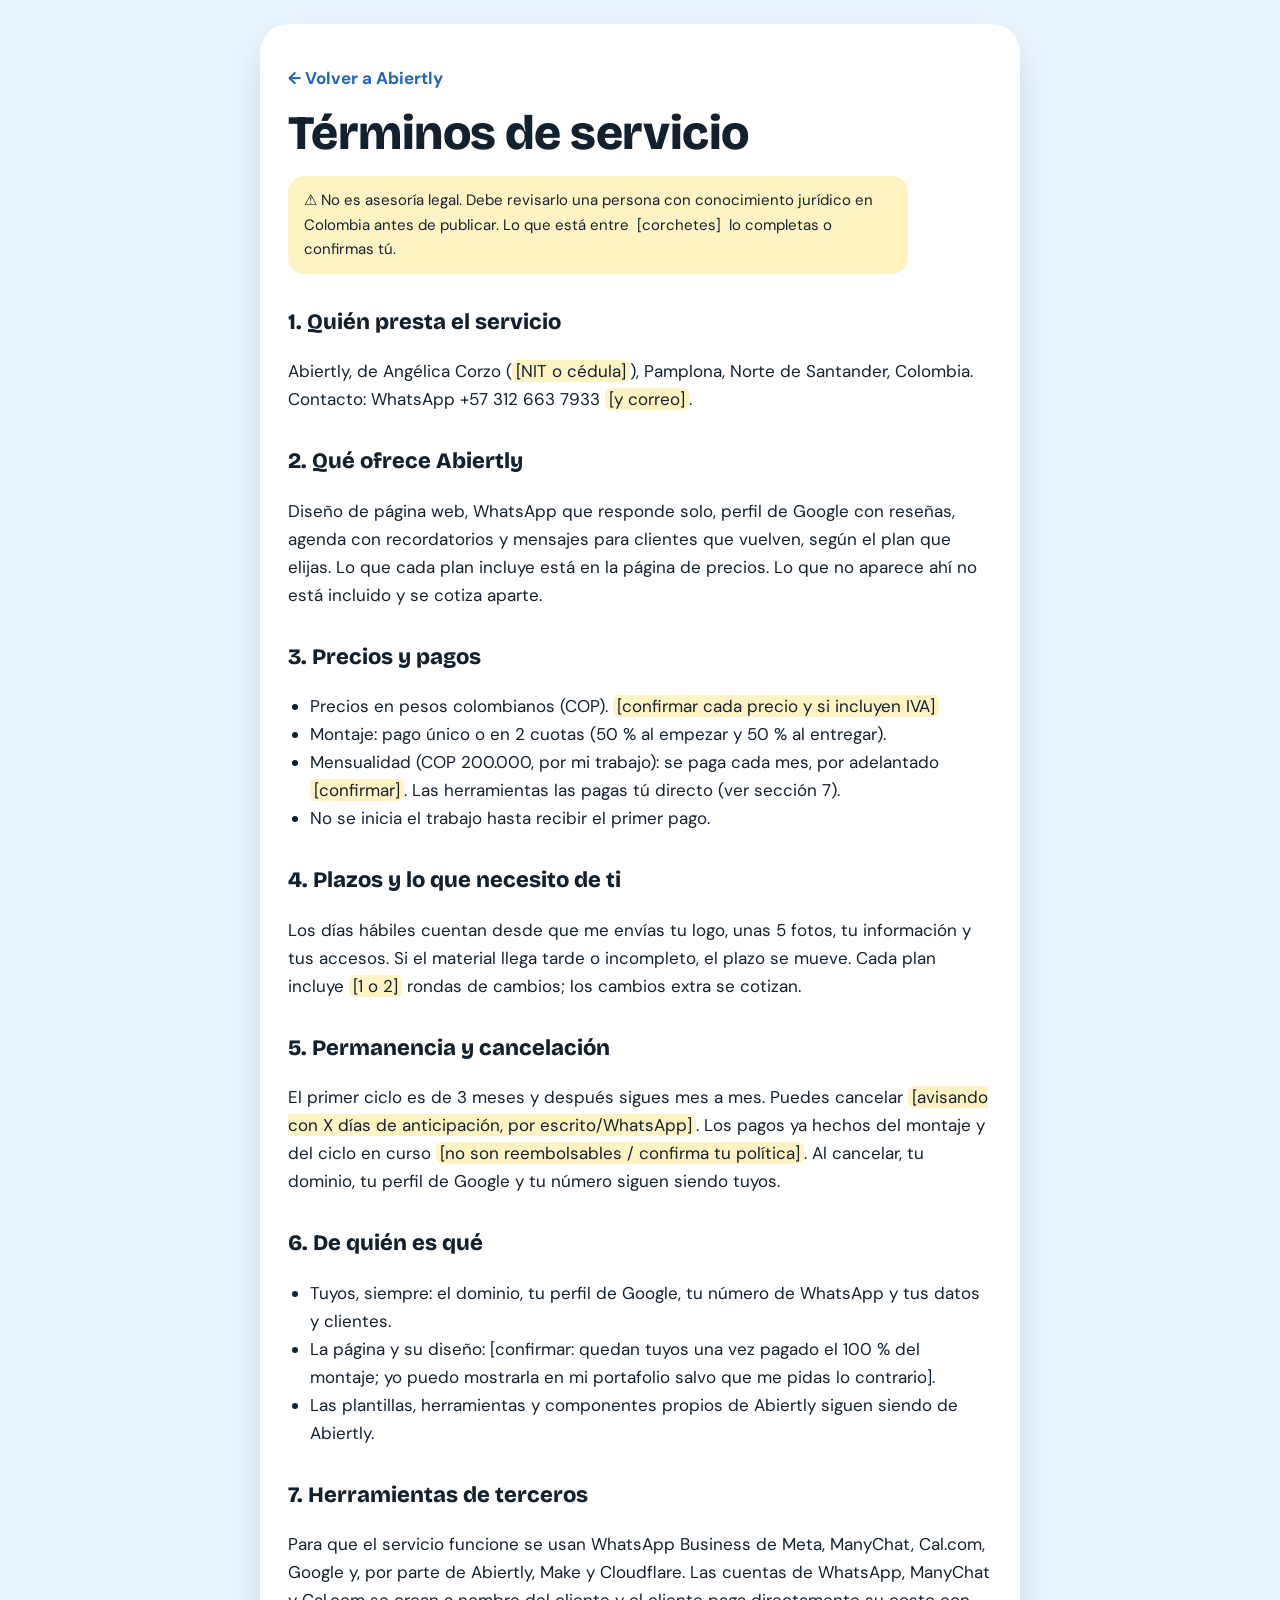
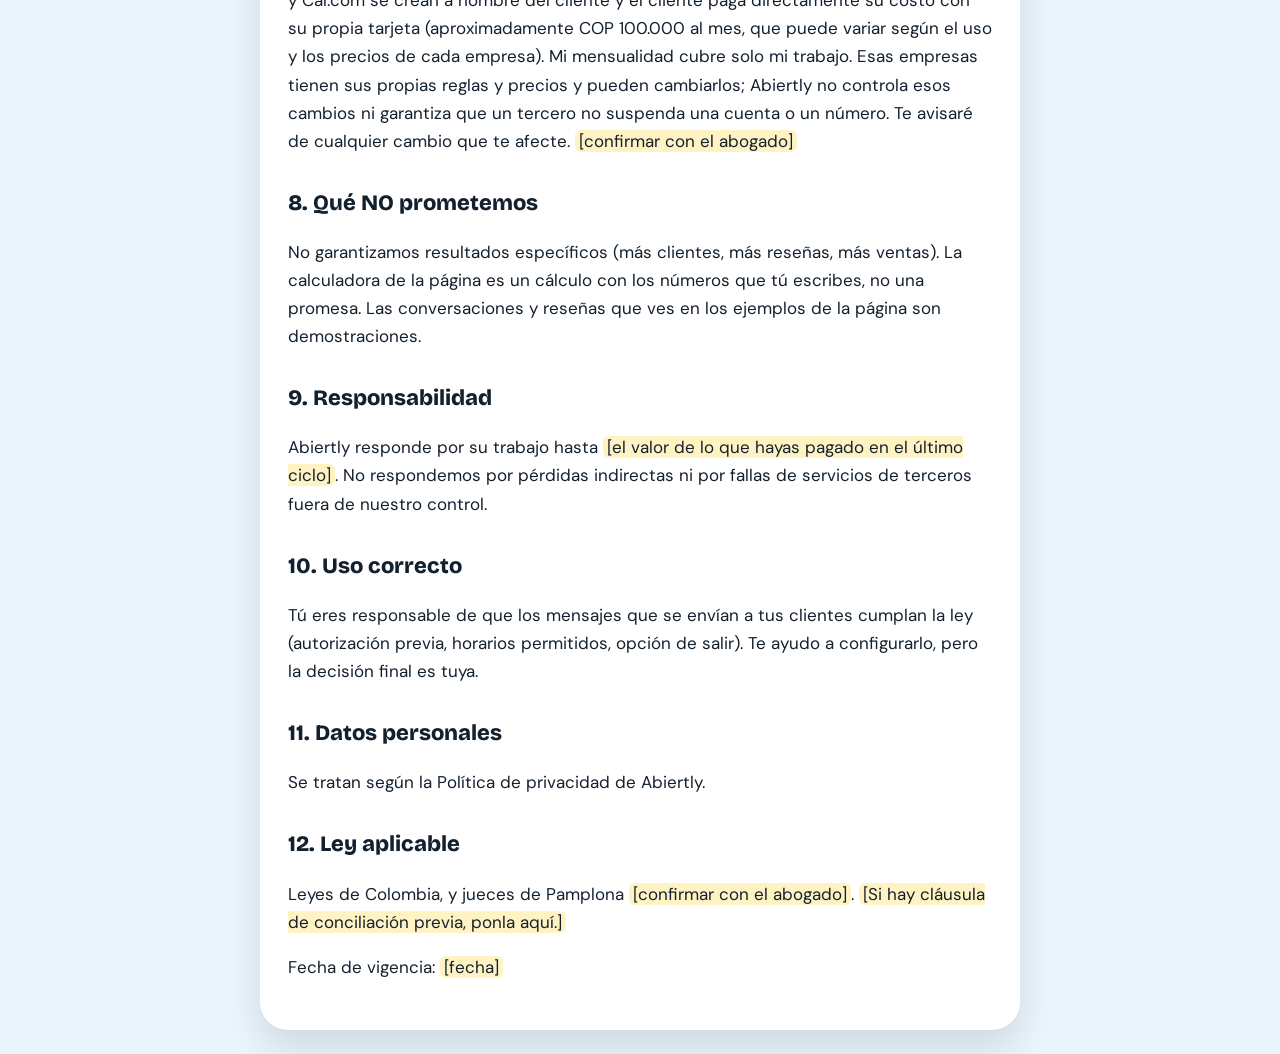
==== terminos.html @ d962d643 "Add files via upload" ====
<!doctype html>
<html lang="es-CO"><head><meta charset="utf-8"><meta name="viewport" content="width=device-width,initial-scale=1">
<title>Términos de servicio · Abiertly</title>
<meta name="robots" content="noindex,nofollow">
<link rel="icon" type="image/svg+xml" href="assets/favicon.svg">
<link href="https://fonts.googleapis.com/css2?family=Bricolage+Grotesque:opsz,wght@12..96,800&family=DM+Sans:wght@400;500;700&display=swap" rel="stylesheet">
<style>
:root{--bg:#EAF5FD;--fg:#13202E;--acc:#1F66B8;--card:#fff}
*{box-sizing:border-box}
body{margin:0;background:var(--bg);color:var(--fg);font-family:"DM Sans",system-ui,sans-serif;font-size:17px;line-height:1.65;padding:24px max(20px,env(safe-area-inset-left,0px))}
main{max-width:760px;margin:0 auto;background:var(--card);border-radius:28px;padding:32px 28px;box-shadow:0 18px 40px rgba(0,0,0,.12)}
a.volver{display:inline-flex;align-items:center;min-height:44px;color:var(--acc);font-weight:700;text-decoration:none}
h1{font-family:"Bricolage Grotesque",system-ui,sans-serif;font-weight:800;font-size:clamp(32px,6vw,48px);line-height:1.08;margin:8px 0 16px;letter-spacing:-.012em}
h2{font-family:"Bricolage Grotesque",system-ui,sans-serif;font-weight:800;font-size:22px;margin:30px 0 8px}
p,li{max-width:62ch}ul{padding-left:22px}hr{border:0;border-top:1px solid #D3EAF9;margin:28px 0}
mark{background:#FFF3C4;color:var(--fg);border-radius:6px;padding:0 4px}
.aviso{background:#FFF3C4;border-radius:16px;padding:12px 16px;font-size:15px}
</style></head><body><main>
<a class="volver" href="index.html">← Volver a Abiertly</a>
<h1>Términos de servicio</h1>
<p class="aviso">⚠️ No es asesoría legal. Debe revisarlo una persona con conocimiento jurídico en Colombia antes de publicar. Lo que está entre <mark>[corchetes]</mark> lo completas o confirmas tú.</p>
<h2>1. Quién presta el servicio</h2>
<p>Abiertly, de Angélica Corzo (<mark>[NIT o cédula]</mark>), Pamplona, Norte de Santander, Colombia. Contacto: WhatsApp +57 312 663 7933 <mark>[y correo]</mark>.</p>
<h2>2. Qué ofrece Abiertly</h2>
<p>Diseño de página web, WhatsApp que responde solo, perfil de Google con reseñas, agenda con recordatorios y mensajes para clientes que vuelven, según el plan que elijas. Lo que cada plan incluye está en la página de precios. Lo que no aparece ahí no está incluido y se cotiza aparte.</p>
<h2>3. Precios y pagos</h2>
<ul>
<li>Precios en pesos colombianos (COP). <mark>[confirmar cada precio y si incluyen IVA]</mark></li>
<li>Montaje: pago único o en 2 cuotas (50 % al empezar y 50 % al entregar).</li>
<li>Mensualidad (COP 200.000, por mi trabajo): se paga cada mes, por adelantado <mark>[confirmar]</mark>. Las herramientas las pagas tú directo (ver sección 7).</li>
<li>No se inicia el trabajo hasta recibir el primer pago.</li>
</ul>
<h2>4. Plazos y lo que necesito de ti</h2>
<p>Los días hábiles cuentan desde que me envías tu logo, unas 5 fotos, tu información y tus accesos. Si el material llega tarde o incompleto, el plazo se mueve. Cada plan incluye <mark>[1 o 2]</mark> rondas de cambios; los cambios extra se cotizan.</p>
<h2>5. Permanencia y cancelación</h2>
<p>El primer ciclo es de 3 meses y después sigues mes a mes. Puedes cancelar <mark>[avisando con X días de anticipación, por escrito/WhatsApp]</mark>. Los pagos ya hechos del montaje y del ciclo en curso <mark>[no son reembolsables / confirma tu política]</mark>. Al cancelar, tu dominio, tu perfil de Google y tu número siguen siendo tuyos.</p>
<h2>6. De quién es qué</h2>
<ul>
<li>Tuyos, siempre: el dominio, tu perfil de Google, tu número de WhatsApp y tus datos y clientes.</li>
<li>La página y su diseño: [confirmar: quedan tuyos una vez pagado el 100 % del montaje; yo puedo mostrarla en mi portafolio salvo que me pidas lo contrario].</li>
<li>Las plantillas, herramientas y componentes propios de Abiertly siguen siendo de Abiertly.</li>
</ul>
<h2>7. Herramientas de terceros</h2>
<p>Para que el servicio funcione se usan WhatsApp Business de Meta, ManyChat, Cal.com, Google y, por parte de Abiertly, Make y Cloudflare. Las cuentas de WhatsApp, ManyChat y Cal.com se crean a nombre del cliente y el cliente paga directamente su costo con su propia tarjeta (aproximadamente COP 100.000 al mes, que puede variar según el uso y los precios de cada empresa). Mi mensualidad cubre solo mi trabajo. Esas empresas tienen sus propias reglas y precios y pueden cambiarlos; Abiertly no controla esos cambios ni garantiza que un tercero no suspenda una cuenta o un número. Te avisaré de cualquier cambio que te afecte. <mark>[confirmar con el abogado]</mark></p>
<h2>8. Qué NO prometemos</h2>
<p>No garantizamos resultados específicos (más clientes, más reseñas, más ventas). La calculadora de la página es un cálculo con los números que tú escribes, no una promesa. Las conversaciones y reseñas que ves en los ejemplos de la página son demostraciones.</p>
<h2>9. Responsabilidad</h2>
<p>Abiertly responde por su trabajo hasta <mark>[el valor de lo que hayas pagado en el último ciclo]</mark>. No respondemos por pérdidas indirectas ni por fallas de servicios de terceros fuera de nuestro control.</p>
<h2>10. Uso correcto</h2>
<p>Tú eres responsable de que los mensajes que se envían a tus clientes cumplan la ley (autorización previa, horarios permitidos, opción de salir). Te ayudo a configurarlo, pero la decisión final es tuya.</p>
<h2>11. Datos personales</h2>
<p>Se tratan según la Política de privacidad de Abiertly.</p>
<h2>12. Ley aplicable</h2>
<p>Leyes de Colombia, y jueces de Pamplona <mark>[confirmar con el abogado]</mark>. <mark>[Si hay cláusula de conciliación previa, ponla aquí.]</mark></p>
<p>Fecha de vigencia: <mark>[fecha]</mark></p>
</main></body></html>
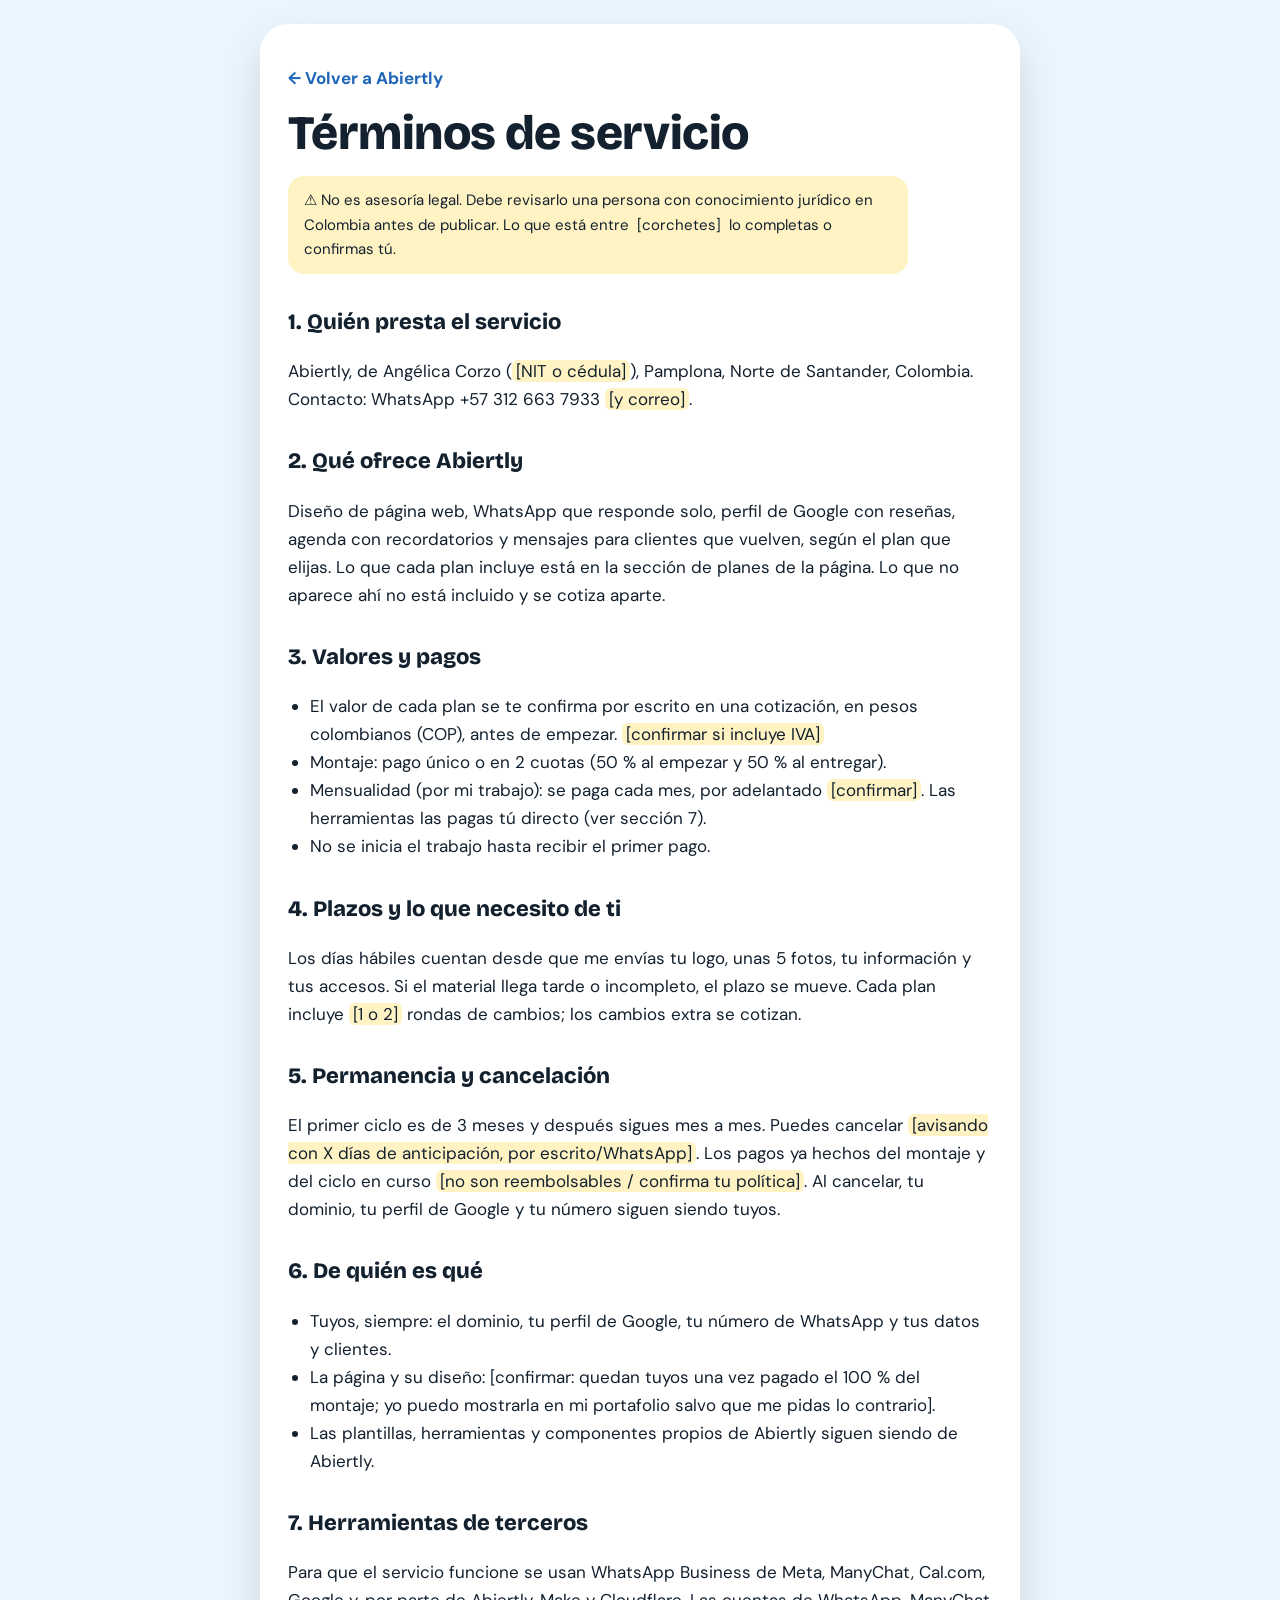
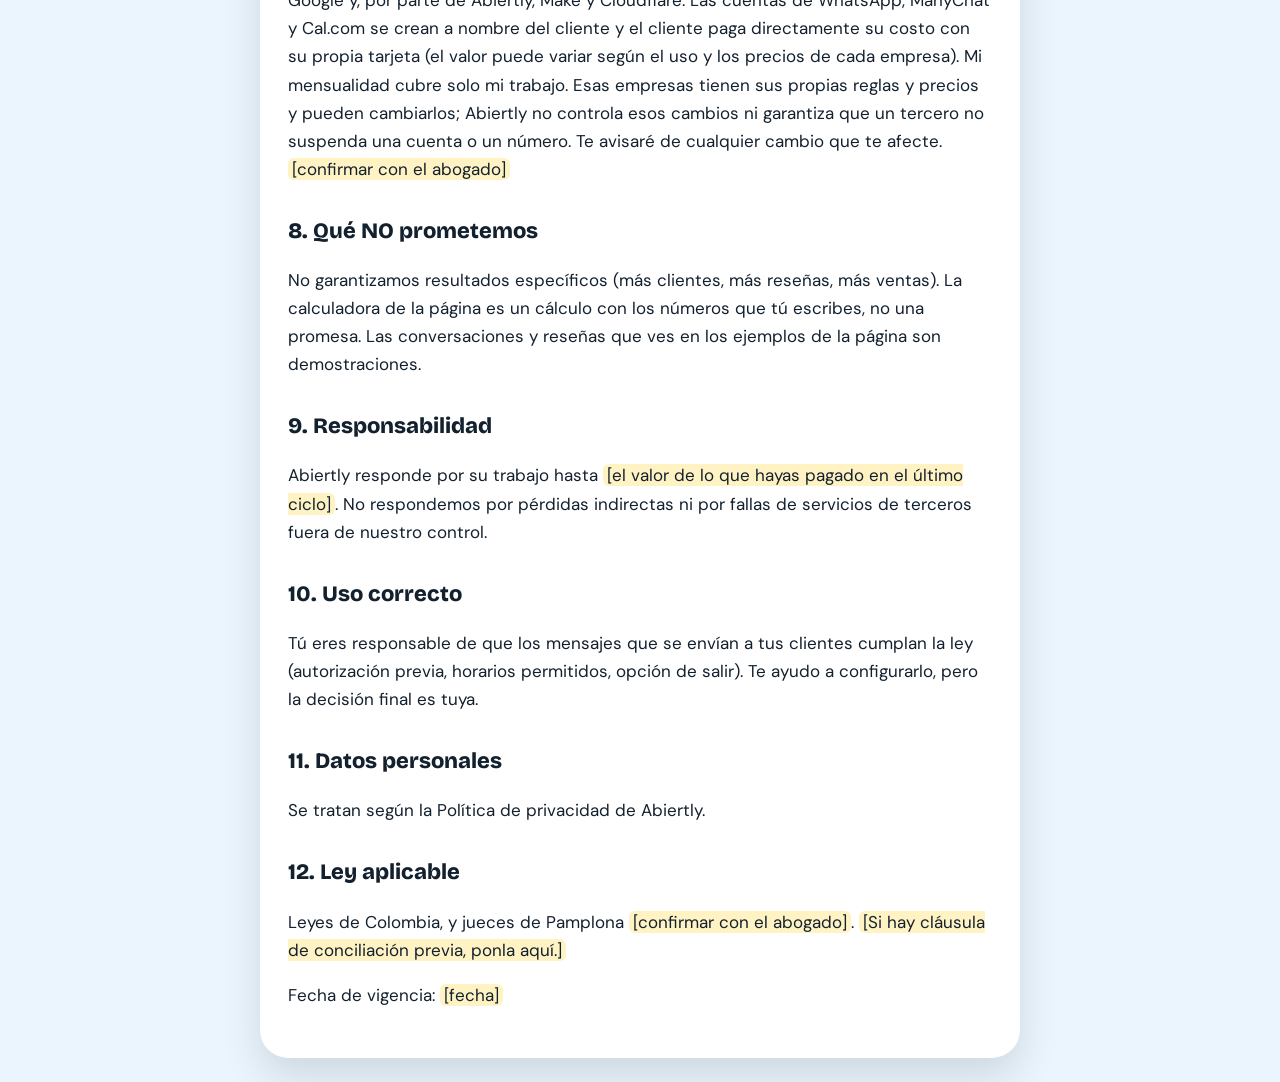
==== commit 723e04ac: "Quitar precios de los planes y de las preguntas; términos hablan de cotización Co-Authored-By: Claud" ====
--- a/terminos.html
+++ b/terminos.html
@@ -22,12 +22,12 @@
 <h2>1. Quién presta el servicio</h2>
 <p>Abiertly, de Angélica Corzo (<mark>[NIT o cédula]</mark>), Pamplona, Norte de Santander, Colombia. Contacto: WhatsApp +57 312 663 7933 <mark>[y correo]</mark>.</p>
 <h2>2. Qué ofrece Abiertly</h2>
-<p>Diseño de página web, WhatsApp que responde solo, perfil de Google con reseñas, agenda con recordatorios y mensajes para clientes que vuelven, según el plan que elijas. Lo que cada plan incluye está en la página de precios. Lo que no aparece ahí no está incluido y se cotiza aparte.</p>
-<h2>3. Precios y pagos</h2>
+<p>Diseño de página web, WhatsApp que responde solo, perfil de Google con reseñas, agenda con recordatorios y mensajes para clientes que vuelven, según el plan que elijas. Lo que cada plan incluye está en la sección de planes de la página. Lo que no aparece ahí no está incluido y se cotiza aparte.</p>
+<h2>3. Valores y pagos</h2>
 <ul>
-<li>Precios en pesos colombianos (COP). <mark>[confirmar cada precio y si incluyen IVA]</mark></li>
+<li>El valor de cada plan se te confirma por escrito en una cotización, en pesos colombianos (COP), antes de empezar. <mark>[confirmar si incluye IVA]</mark></li>
 <li>Montaje: pago único o en 2 cuotas (50 % al empezar y 50 % al entregar).</li>
-<li>Mensualidad (COP 200.000, por mi trabajo): se paga cada mes, por adelantado <mark>[confirmar]</mark>. Las herramientas las pagas tú directo (ver sección 7).</li>
+<li>Mensualidad (por mi trabajo): se paga cada mes, por adelantado <mark>[confirmar]</mark>. Las herramientas las pagas tú directo (ver sección 7).</li>
 <li>No se inicia el trabajo hasta recibir el primer pago.</li>
 </ul>
 <h2>4. Plazos y lo que necesito de ti</h2>
@@ -41,7 +41,7 @@
 <li>Las plantillas, herramientas y componentes propios de Abiertly siguen siendo de Abiertly.</li>
 </ul>
 <h2>7. Herramientas de terceros</h2>
-<p>Para que el servicio funcione se usan WhatsApp Business de Meta, ManyChat, Cal.com, Google y, por parte de Abiertly, Make y Cloudflare. Las cuentas de WhatsApp, ManyChat y Cal.com se crean a nombre del cliente y el cliente paga directamente su costo con su propia tarjeta (aproximadamente COP 100.000 al mes, que puede variar según el uso y los precios de cada empresa). Mi mensualidad cubre solo mi trabajo. Esas empresas tienen sus propias reglas y precios y pueden cambiarlos; Abiertly no controla esos cambios ni garantiza que un tercero no suspenda una cuenta o un número. Te avisaré de cualquier cambio que te afecte. <mark>[confirmar con el abogado]</mark></p>
+<p>Para que el servicio funcione se usan WhatsApp Business de Meta, ManyChat, Cal.com, Google y, por parte de Abiertly, Make y Cloudflare. Las cuentas de WhatsApp, ManyChat y Cal.com se crean a nombre del cliente y el cliente paga directamente su costo con su propia tarjeta (el valor puede variar según el uso y los precios de cada empresa). Mi mensualidad cubre solo mi trabajo. Esas empresas tienen sus propias reglas y precios y pueden cambiarlos; Abiertly no controla esos cambios ni garantiza que un tercero no suspenda una cuenta o un número. Te avisaré de cualquier cambio que te afecte. <mark>[confirmar con el abogado]</mark></p>
 <h2>8. Qué NO prometemos</h2>
 <p>No garantizamos resultados específicos (más clientes, más reseñas, más ventas). La calculadora de la página es un cálculo con los números que tú escribes, no una promesa. Las conversaciones y reseñas que ves en los ejemplos de la página son demostraciones.</p>
 <h2>9. Responsabilidad</h2>
